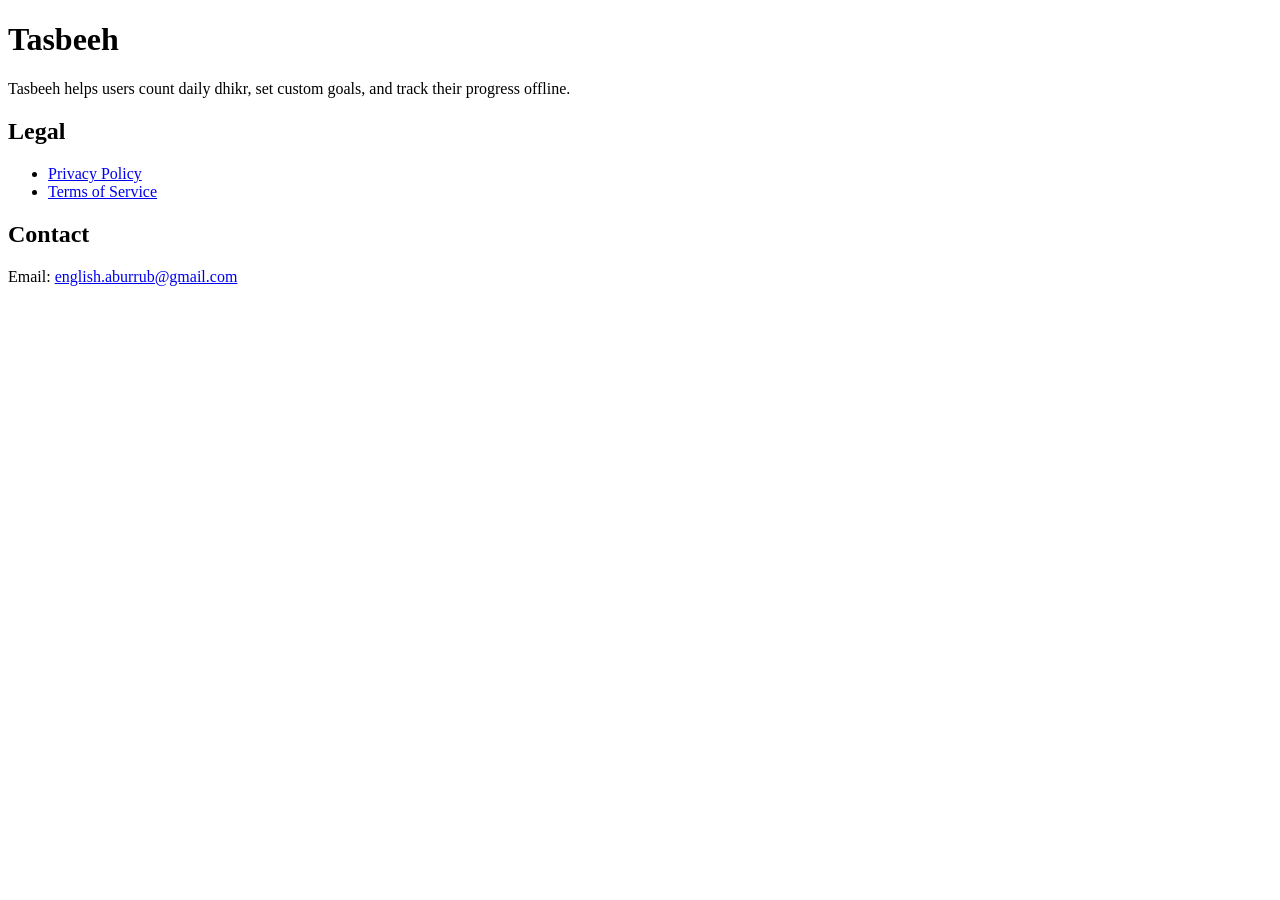
==== index.html @ 38b36754 "Match Wallet Tracker public page layout" ====
<!doctype html>
<html lang="en">
<head>
  <meta charset="utf-8">
  <meta name="viewport" content="width=device-width, initial-scale=1">
  <title>Tasbeeh</title>
  <meta name="description" content="Tasbeeh app information, privacy policy, and terms of service.">
</head>
<body>
  <main>
    <h1>Tasbeeh</h1>

    <p>
      Tasbeeh helps users count daily dhikr, set custom goals, and track their progress offline.
    </p>

    <h2>Legal</h2>
    <ul>
      <li>
        <a href="privacy-policy.html">Privacy Policy</a>
      </li>
      <li>
        <a href="terms.html">Terms of Service</a>
      </li>
    </ul>

    <h2>Contact</h2>
    <p>
      Email:
      <a href="mailto:english.aburrub@gmail.com">english.aburrub@gmail.com</a>
    </p>
  </main>
</body>
</html>
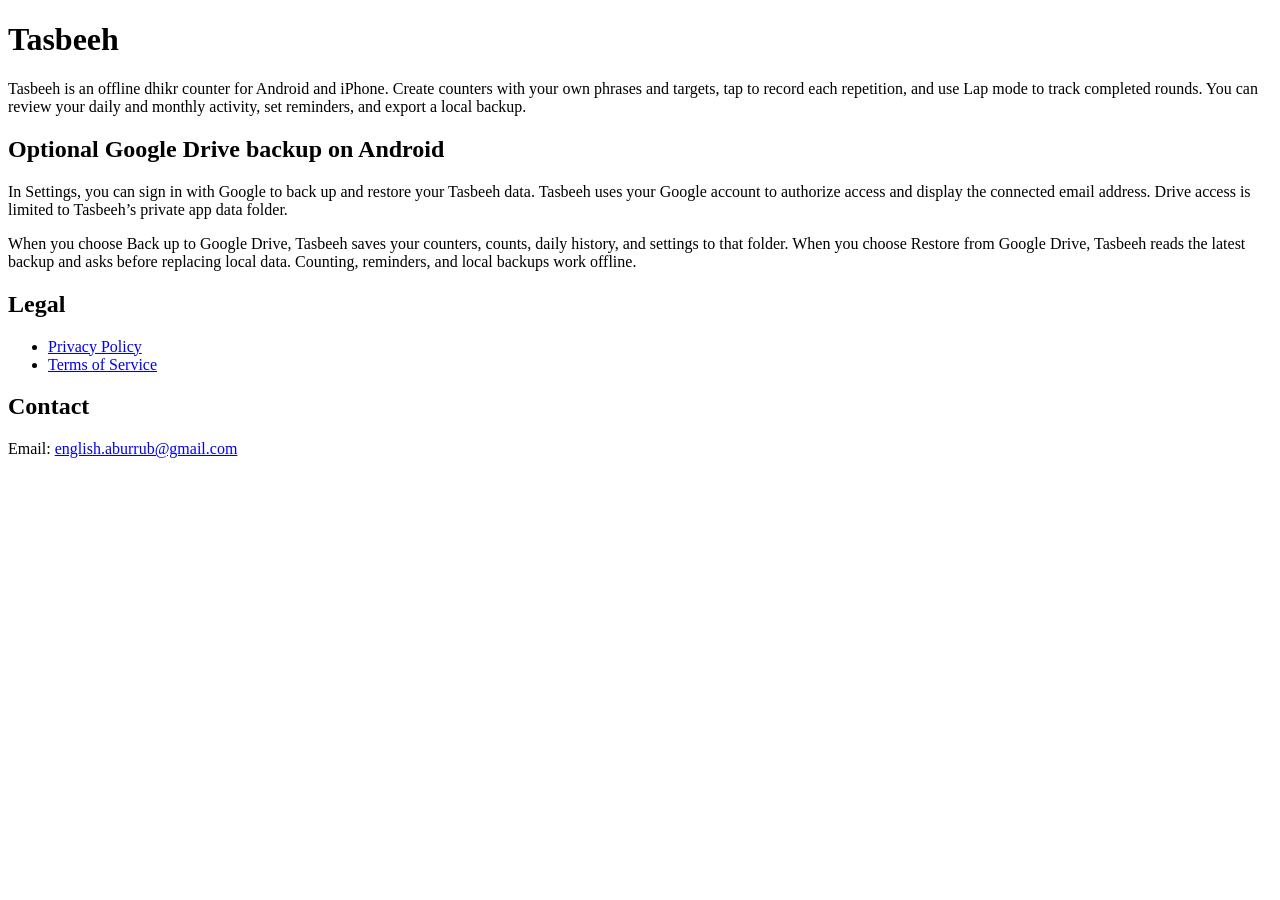
==== commit a591112f: "Explain Tasbeeh features and Google Drive access on homepage" ====
--- a/index.html
+++ b/index.html
@@ -3,15 +3,24 @@
 <head>
   <meta charset="utf-8">
   <meta name="viewport" content="width=device-width, initial-scale=1">
+  <meta name="google-site-verification" content="K4XQT26RfS3vssQhqOaH72wep8hwbFgSHBOVJHIlEuc" />
   <title>Tasbeeh</title>
-  <meta name="description" content="Tasbeeh app information, privacy policy, and terms of service.">
+  <meta name="description" content="Tasbeeh is an offline dhikr counter for Android and iPhone with custom goals, daily history, and optional Google Drive backup on Android.">
 </head>
 <body>
   <main>
     <h1>Tasbeeh</h1>
 
     <p>
-      Tasbeeh helps users count daily dhikr, set custom goals, and track their progress offline.
+      Tasbeeh is an offline dhikr counter for Android and iPhone. Create counters with your own phrases and targets, tap to record each repetition, and use Lap mode to track completed rounds. You can review your daily and monthly activity, set reminders, and export a local backup.
+    </p>
+
+    <h2>Optional Google Drive backup on Android</h2>
+    <p>
+      In Settings, you can sign in with Google to back up and restore your Tasbeeh data. Tasbeeh uses your Google account to authorize access and display the connected email address. Drive access is limited to Tasbeeh’s private app data folder.
+    </p>
+    <p>
+      When you choose Back up to Google Drive, Tasbeeh saves your counters, counts, daily history, and settings to that folder. When you choose Restore from Google Drive, Tasbeeh reads the latest backup and asks before replacing local data. Counting, reminders, and local backups work offline.
     </p>
 
     <h2>Legal</h2>
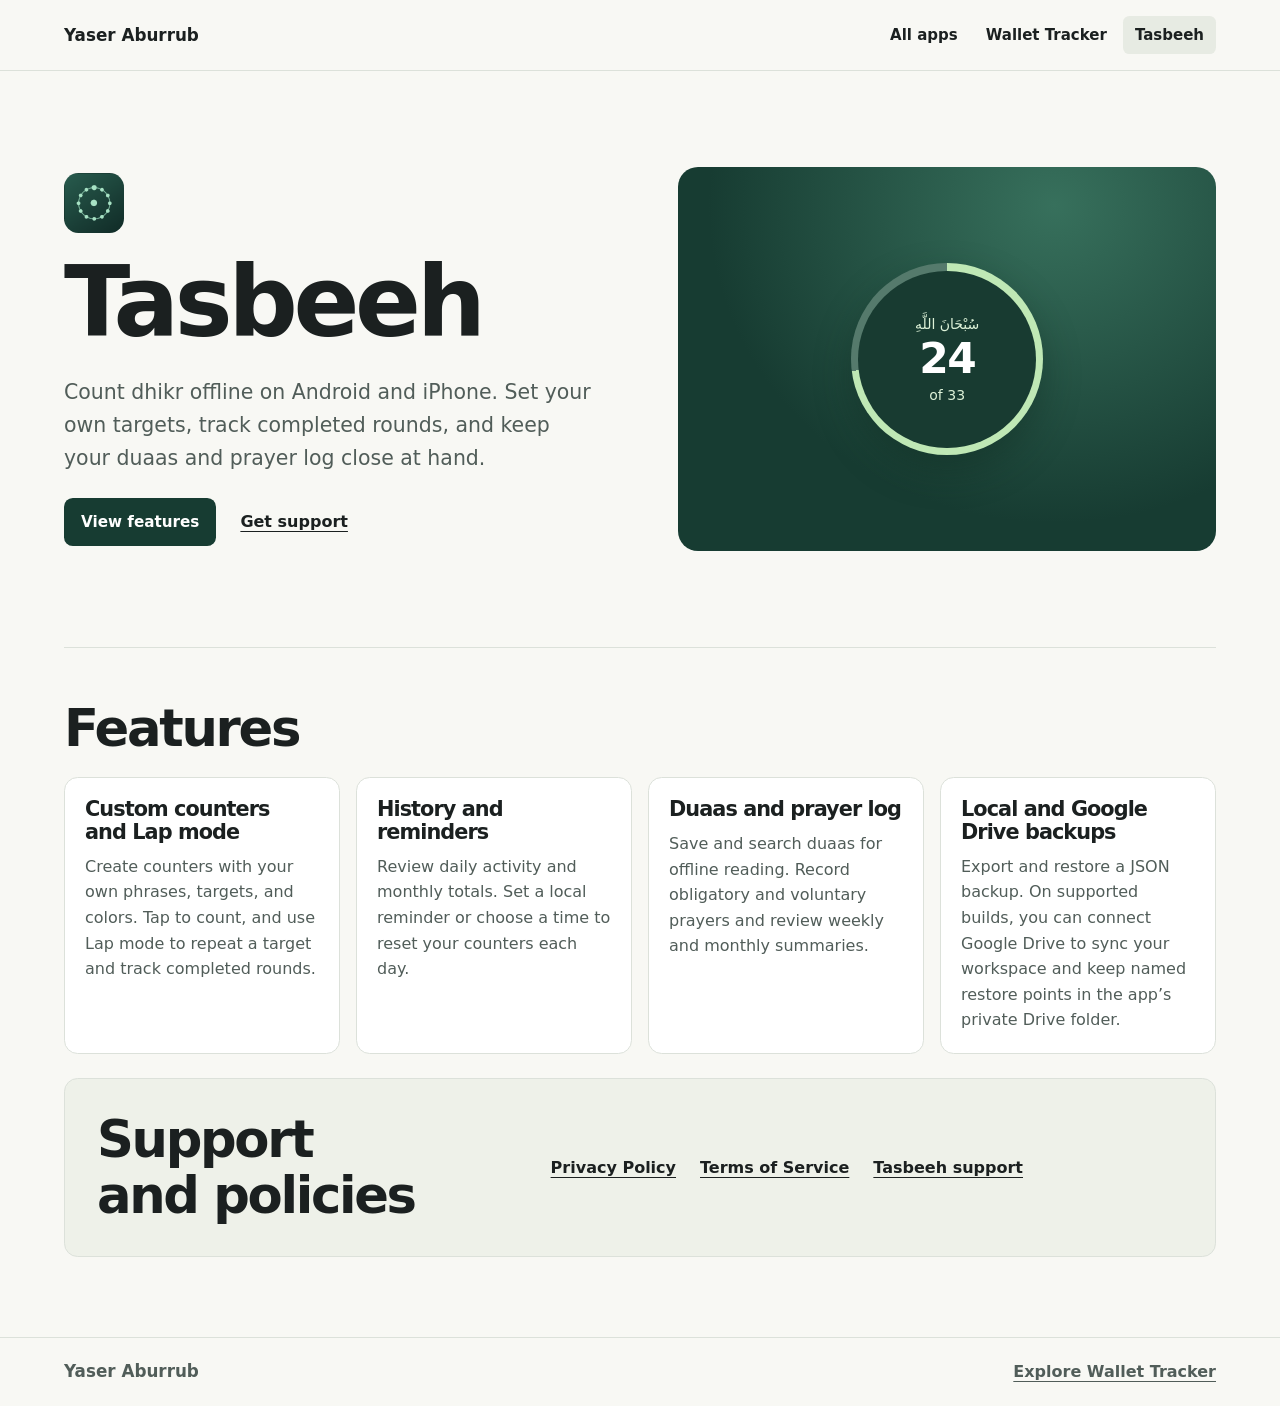
==== commit bef800d0: "Refresh Tasbeeh product and policy pages" ====
--- a/index.html
+++ b/index.html
@@ -3,41 +3,87 @@
 <head>
   <meta charset="utf-8">
   <meta name="viewport" content="width=device-width, initial-scale=1">
-  <meta name="google-site-verification" content="K4XQT26RfS3vssQhqOaH72wep8hwbFgSHBOVJHIlEuc" />
-  <title>Tasbeeh</title>
-  <meta name="description" content="Tasbeeh is an offline dhikr counter for Android and iPhone with custom goals, daily history, and optional Google Drive backup on Android.">
+  <title>Tasbeeh | Dhikr Counter, Duaas &amp; Prayer Log</title>
+  <meta name="description" content="Tasbeeh is an offline dhikr counter for Android and iPhone with custom targets, Lap mode, activity history, saved duaas, and a prayer log.">
+  <link rel="canonical" href="https://englishaburrub-collab.github.io/tasbeeh-public/">
+  <link rel="stylesheet" href="styles.css">
+  <link rel="icon" href="app-icon.png" type="image/png">
+  <meta name="google-site-verification" content="K4XQT26RfS3vssQhqOaH72wep8hwbFgSHBOVJHIlEuc">
 </head>
 <body>
-  <main>
-    <h1>Tasbeeh</h1>
-
-    <p>
-      Tasbeeh is an offline dhikr counter for Android and iPhone. Create counters with your own phrases and targets, tap to record each repetition, and use Lap mode to track completed rounds. You can review your daily and monthly activity, set reminders, and export a local backup.
-    </p>
-
-    <h2>Optional Google Drive backup on Android</h2>
-    <p>
-      In Settings, you can sign in with Google to back up and restore your Tasbeeh data. Tasbeeh uses your Google account to authorize access and display the connected email address. Drive access is limited to Tasbeeh’s private app data folder.
-    </p>
-    <p>
-      When you choose Back up to Google Drive, Tasbeeh saves your counters, counts, daily history, and settings to that folder. When you choose Restore from Google Drive, Tasbeeh reads the latest backup and asks before replacing local data. Counting, reminders, and local backups work offline.
-    </p>
-
-    <h2>Legal</h2>
-    <ul>
-      <li>
-        <a href="privacy-policy.html">Privacy Policy</a>
-      </li>
-      <li>
-        <a href="terms.html">Terms of Service</a>
-      </li>
-    </ul>
-
-    <h2>Contact</h2>
-    <p>
-      Email:
-      <a href="mailto:english.aburrub@gmail.com">english.aburrub@gmail.com</a>
-    </p>
+  <a class="skip" href="#main">Skip to content</a>
+  <header class="site-header">
+    <div class="wrap header-inner">
+      <a class="wordmark" href="/">Yaser Aburrub</a>
+      <nav class="site-nav" aria-label="App navigation">
+        <a href="/">All apps</a>
+        <a href="/WalletTrackerPublic/">Wallet Tracker</a>
+        <a href="/tasbeeh-public/" aria-current="page">Tasbeeh</a>
+      </nav>
+    </div>
+  </header>
+  <main id="main" class="wrap">
+    <section class="product-hero" aria-labelledby="page-title">
+      <div>
+        <img class="app-icon" src="app-icon.png" width="60" height="60" alt="">
+        <h1 id="page-title">Tasbeeh</h1>
+        <p class="lead">Count dhikr offline on Android and iPhone. Set your own targets, track completed rounds, and keep your duaas and prayer log close at hand.</p>
+        <div class="actions">
+          <a class="button button-tasbeeh" href="#features">View features</a>
+          <a class="text-link" href="https://github.com/englishaburrub-collab/tasbeeh-public/issues">Get support</a>
+        </div>
+      </div>
+      <div class="art tasbeeh-art" aria-hidden="true">
+          <div class="dial">
+            <div class="dial-face">
+              <span class="preview-label" lang="ar" dir="rtl">سُبْحَانَ اللَّهِ</span>
+              <strong class="preview-value">24</strong>
+              <span class="preview-label">of 33</span>
+            </div>
+          </div>
+        </div>
+    </section>
+    <section id="features" class="details" aria-labelledby="features-title">
+      <h2 id="features-title">Features</h2>
+      <div class="feature-grid">
+        <article class="feature">
+          <h3>Custom counters and Lap mode</h3>
+          <p>Create counters with your own phrases, targets, and colors. Tap to count, and use Lap mode to repeat a target and track completed rounds.</p>
+        </article>
+        <article class="feature">
+          <h3>History and reminders</h3>
+          <p>Review daily activity and monthly totals. Set a local reminder or choose a time to reset your counters each day.</p>
+        </article>
+        <article class="feature">
+          <h3>Duaas and prayer log</h3>
+          <p>Save and search duaas for offline reading. Record obligatory and voluntary prayers and review weekly and monthly summaries.</p>
+        </article>
+        <article class="feature">
+          <h3>Local and Google Drive backups</h3>
+          <p>Export and restore a JSON backup. On supported builds, you can connect Google Drive to sync your workspace and keep named restore points in the app’s private Drive folder.</p>
+        </article>
+      </div>
+    </section>
+    <section class="resources" aria-labelledby="resources-title">
+      <div>
+        <h2 id="resources-title">Support and policies</h2>
+      </div>
+      <div class="actions">
+          <a class="text-link" href="privacy-policy.html">Privacy Policy</a>
+          <a class="text-link" href="terms.html">Terms of Service</a>
+          <a class="text-link" href="https://github.com/englishaburrub-collab/tasbeeh-public/issues">Tasbeeh support</a>
+        </div>
+    </section>
   </main>
+  <footer class="site-footer">
+    <div class="wrap footer-inner">
+      <a class="wordmark" href="/">Yaser Aburrub</a>
+      <nav aria-label="Footer">
+        <div class="actions">
+          <a class="text-link" href="/WalletTrackerPublic/">Explore Wallet Tracker</a>
+        </div>
+      </nav>
+    </div>
+  </footer>
 </body>
 </html>
--- a/styles.css
+++ b/styles.css
@@ -0,0 +1,86 @@
+:root {
+  color-scheme: light;
+  --background: #f8f8f4;
+  --paper: #fff;
+  --text: #1b2020;
+  --muted: #515d59;
+  --line: #dce1da;
+  --plum: #33254d;
+  --green: #173c32;
+  font: 100%/1.6 system-ui, -apple-system, "Segoe UI", sans-serif;
+}
+*, *::before, *::after { box-sizing: border-box; }
+body { margin: 0; background: var(--background); color: var(--text); }
+a { color: inherit; text-underline-offset: .22em; }
+a:hover { text-decoration-thickness: .13em; }
+:focus-visible { outline: 3px solid #98662e; outline-offset: 4px; }
+img { display: block; max-width: 100%; }
+h1, h2, h3, p { margin: 0; }
+h1, h2, h3 { line-height: 1.1; letter-spacing: -.045em; text-wrap: balance; }
+h1 { font-size: clamp(2.8rem, 7.6vw, 6.3rem); font-weight: 725; }
+h2 { font-size: clamp(1.9rem, 4vw, 3.25rem); font-weight: 700; }
+h3 { font-size: 1.3rem; font-weight: 700; }
+p { color: var(--muted); }
+.wrap { width: min(72rem, calc(100% - 2.5rem)); margin-inline: auto; }
+.skip { position: absolute; top: .5rem; left: .5rem; z-index: 1; padding: .5rem 1rem; background: var(--paper); transform: translateY(-200%); }
+.skip:focus { transform: none; }
+.site-header { border-bottom: 1px solid var(--line); }
+.header-inner, .footer-inner, .actions { display: flex; align-items: center; flex-wrap: wrap; gap: .75rem 1.5rem; }
+.header-inner, .footer-inner { justify-content: space-between; padding-block: 1rem; }
+.wordmark { font-size: 1.05rem; font-weight: 750; text-decoration: none; }
+.site-nav { display: flex; flex-wrap: wrap; gap: .25rem; }
+.site-nav a { padding: .45rem .75rem; font-size: .9375rem; font-weight: 600; text-decoration: none; border-radius: .4rem; }
+.site-nav a:hover, .site-nav [aria-current="page"] { background: #e7ebe3; }
+.intro { padding-block: clamp(3rem, 8vw, 6rem) clamp(2rem, 5vw, 3.75rem); }
+.intro h1 { max-width: 14ch; }
+.lead { margin-top: 1.25rem; max-width: 48ch; font-size: clamp(1.1rem, 2.5vw, 1.28rem); }
+.apps, .product-hero { display: grid; grid-template-columns: repeat(2, minmax(0, 1fr)); gap: 1.25rem; }
+.app-card { display: flex; flex-direction: column; overflow: hidden; border: 1px solid var(--line); border-radius: 1.25rem; background: var(--paper); }
+.card-copy { flex: 1; display: flex; flex-direction: column; align-items: flex-start; padding: clamp(1.25rem, 4vw, 2rem); }
+.card-copy p { margin: .75rem 0 1.25rem; }
+.card-copy .actions { margin-top: auto; }
+.art { display: grid; min-height: 16.75rem; place-items: center; padding: 1.5rem; }
+.wallet-art { background: radial-gradient(ellipse at 70% 10%, #5c477a, transparent 65%), var(--plum); color: #fff; }
+.tasbeeh-art { background: radial-gradient(ellipse at 70% 10%, #37705c, transparent 65%), var(--green); color: #fff; }
+.wallet-preview { width: min(100%, 17.5rem); padding: 1.15rem 1.25rem; border: 1px solid #d8c9f777; border-radius: 1rem; background: #221b35; box-shadow: 0 16px 36px #14102360; }
+.preview-label { color: #e3d8f4; font-size: .875rem; }
+.preview-value { display: block; font-size: 1.75rem; font-weight: 700; letter-spacing: -.035em; }
+.bars { display: flex; align-items: end; gap: .45rem; height: 4rem; margin-top: .65rem; border-bottom: 1px solid #d8c9f755; }
+.bars span { flex: 1; height: var(--height); background: #c8b2f3; border-radius: .3rem .3rem 0 0; }
+.dial { display: grid; place-items: center; width: min(12rem, 100%); aspect-ratio: 1; border-radius: 50%; padding: .45rem; background: conic-gradient(#bfe8b5 0 73%, #557a6c 73%); box-shadow: 0 16px 36px #10291f65; }
+.dial-face { display: grid; place-content: center; width: 100%; height: 100%; border-radius: 50%; background: #183b31; text-align: center; }
+.dial .preview-label { color: #ddf2d8; }
+.dial .preview-value { font-size: 2.65rem; line-height: 1.15; }
+.product-hero { align-items: center; gap: clamp(1.75rem, 6vw, 5rem); padding-block: clamp(2.75rem, 8vw, 6rem); }
+.product-hero .art { min-height: clamp(18rem, 33vw, 24rem); border-radius: 1.25rem; }
+.app-icon { width: 3.75rem; height: 3.75rem; margin-bottom: 1rem; border-radius: .9rem; object-fit: cover; }
+.product-hero .actions { margin-top: 1.5rem; }
+.button { display: inline-flex; justify-content: center; padding: .65rem 1rem; border: 1px solid transparent; border-radius: .55rem; color: #fff; background: #26352f; font-size: .95rem; font-weight: 650; text-decoration: none; }
+.button:hover { background: #3b5045; }
+.button-wallet { background: var(--plum); }
+.button-wallet:hover { background: #513b73; }
+.button-tasbeeh { background: var(--green); }
+.button-tasbeeh:hover { background: #255947; }
+.text-link { font-weight: 650; }
+.details { border-top: 1px solid var(--line); padding-top: clamp(2rem, 5vw, 3.25rem); }
+.feature-grid { display: grid; grid-template-columns: repeat(auto-fit, minmax(min(100%, 15rem), 1fr)); gap: 1rem; margin-top: 1.25rem; }
+.feature { padding: 1.25rem; border: 1px solid var(--line); border-radius: .85rem; background: var(--paper); }
+.feature p { margin-top: .65rem; }
+.resources { display: grid; grid-template-columns: 1fr 1.5fr; gap: 1rem 2rem; padding: clamp(1.25rem, 4vw, 2rem); margin-top: 1.5rem; border: 1px solid var(--line); border-radius: .85rem; background: #eef1e9; }
+.resources .actions { align-self: center; }
+.document { max-width: 48rem; padding-top: clamp(2rem, 6vw, 4rem); overflow-wrap: anywhere; }
+.document h1 { font-size: clamp(2.5rem, 6vw, 4.5rem); }
+.document h2 { margin-top: 1.85rem; font-size: 1.5rem; }
+.document h3 { margin-top: 1.25rem; font-size: 1.15rem; }
+.document p { margin-top: .75rem; }
+.site-footer { margin-top: clamp(3rem, 8vw, 5rem); border-top: 1px solid var(--line); }
+.footer-inner { color: var(--muted); padding-block: 1.3rem; }
+@media (max-width: 47rem) {
+  .apps, .product-hero, .resources { grid-template-columns: 1fr; }
+}
+@media (max-width: 31rem) {
+  .art { min-height: 14.75rem; }
+  .header-inner { gap: .45rem; }
+  .site-nav { margin-left: -.64rem; }
+  .site-nav a { padding-inline: .64rem; }
+}
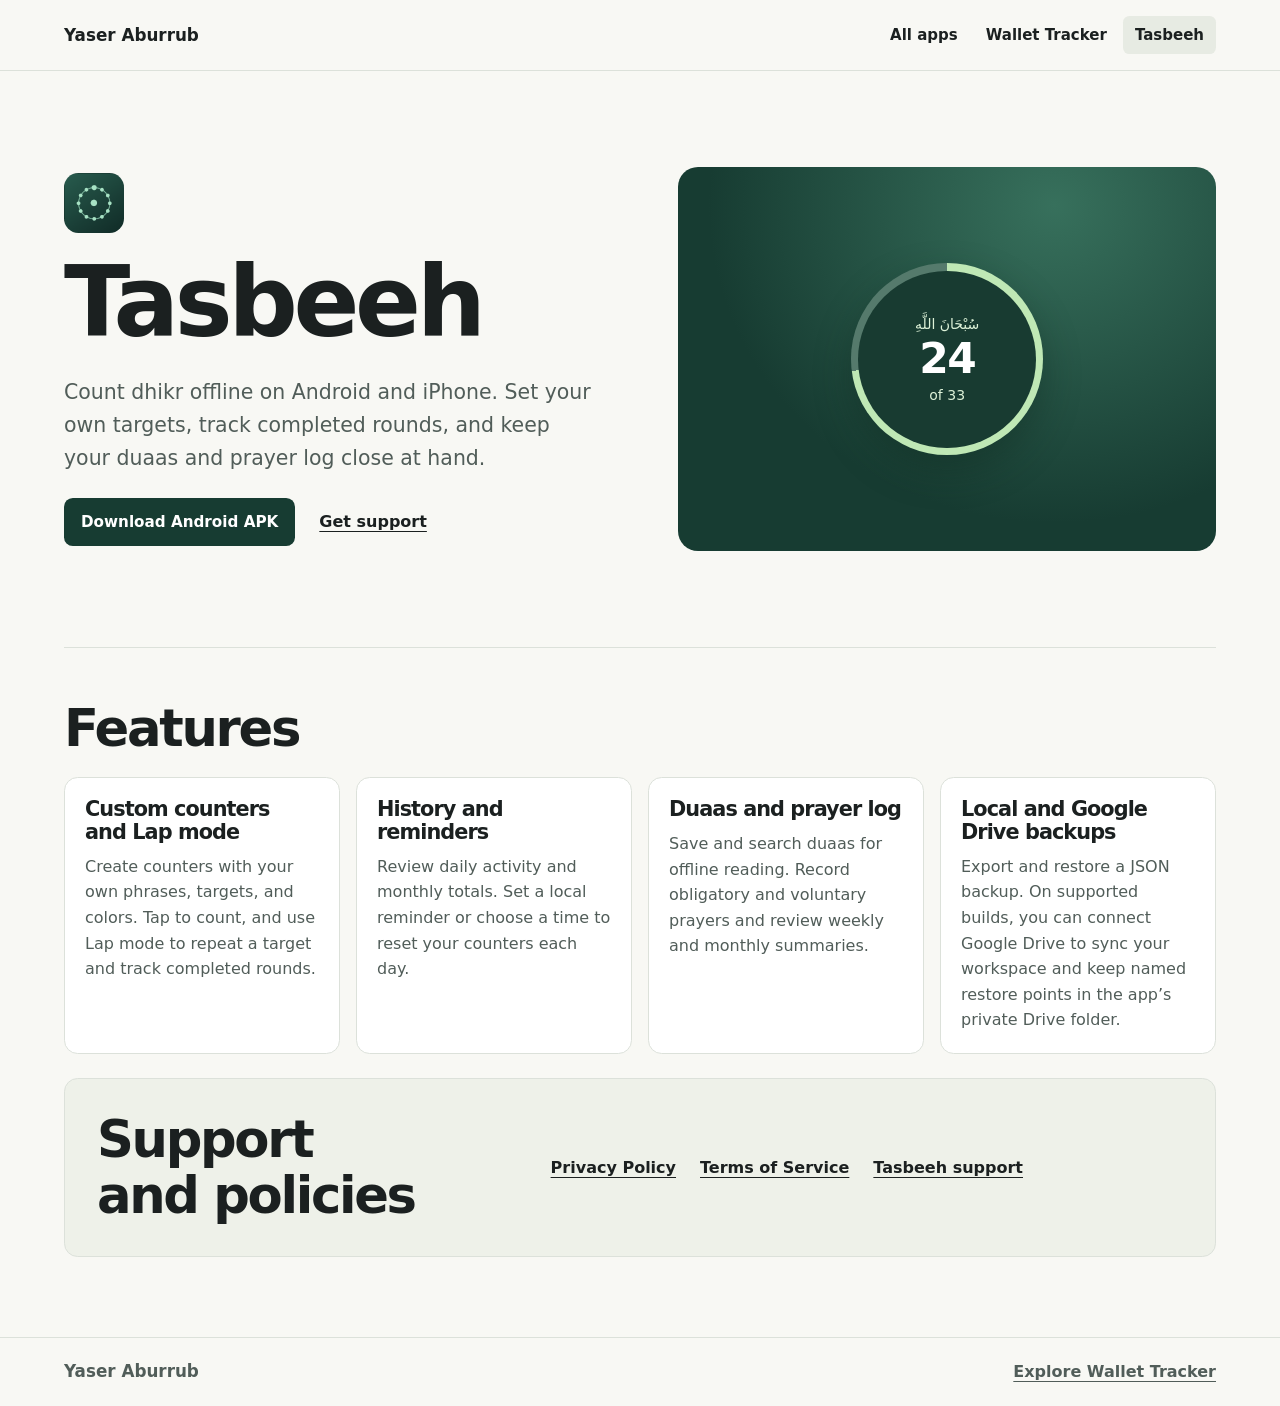
==== commit fb7db05b: "Add Android APK downloads" ====
--- a/index.html
+++ b/index.html
@@ -29,7 +29,7 @@
         <h1 id="page-title">Tasbeeh</h1>
         <p class="lead">Count dhikr offline on Android and iPhone. Set your own targets, track completed rounds, and keep your duaas and prayer log close at hand.</p>
         <div class="actions">
-          <a class="button button-tasbeeh" href="#features">View features</a>
+          <a class="button button-tasbeeh" href="APKs/tasbeeh-V20261124-0944.apk" download aria-label="Download Tasbeeh for Android (APK)">Download Android APK</a>
           <a class="text-link" href="https://github.com/englishaburrub-collab/tasbeeh-public/issues">Get support</a>
         </div>
       </div>
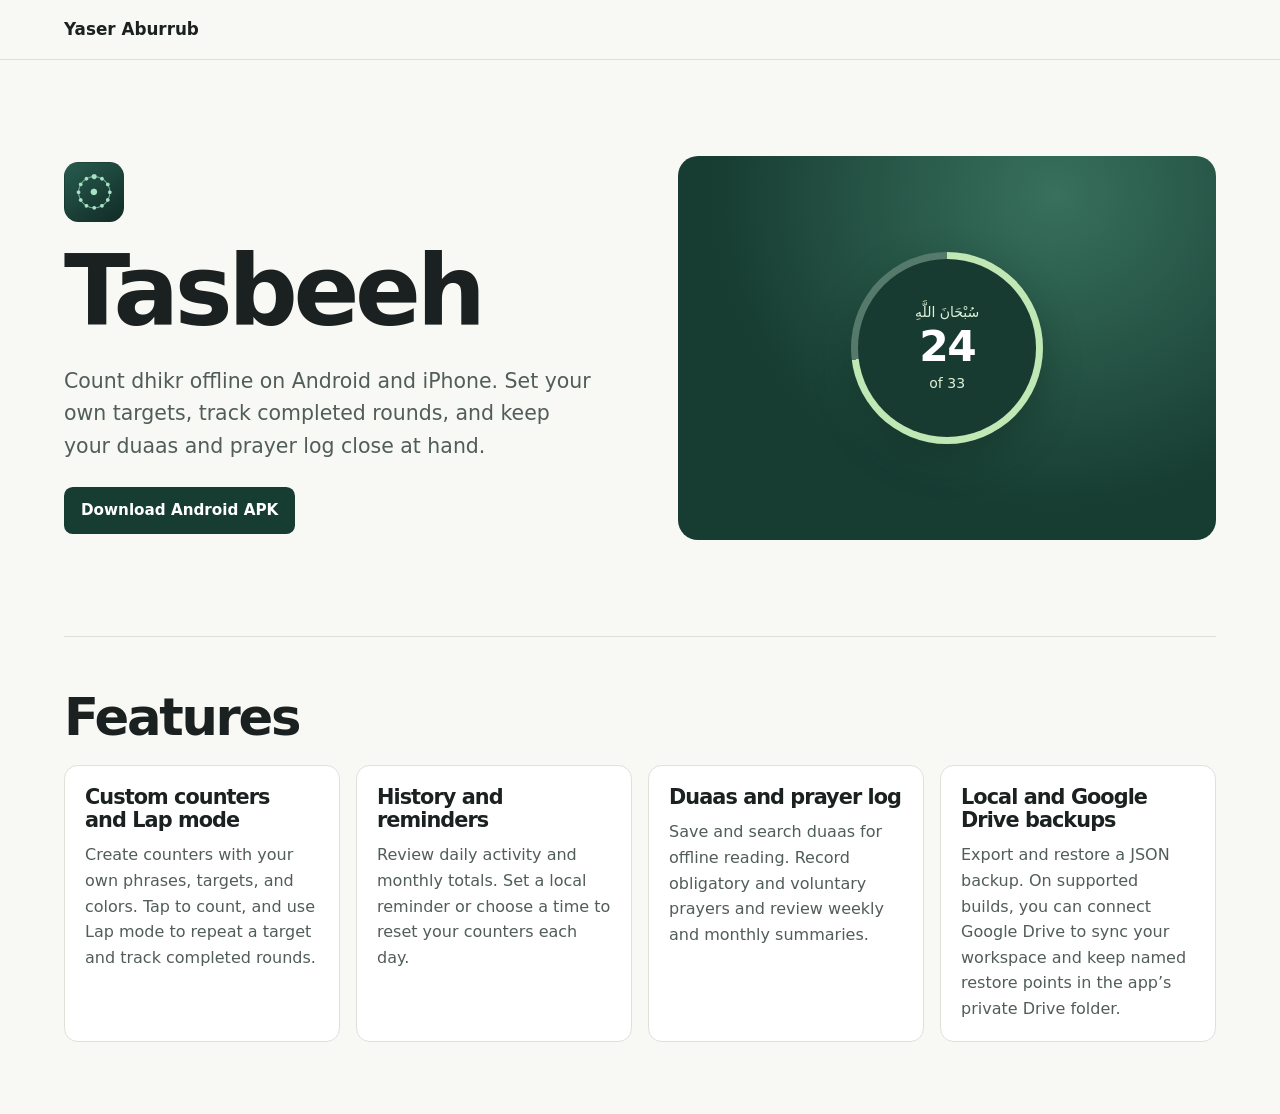
==== commit 38d28f74: "Keep app pages focused on information and APK downloads" ====
--- a/index.html
+++ b/index.html
@@ -14,12 +14,7 @@
   <a class="skip" href="#main">Skip to content</a>
   <header class="site-header">
     <div class="wrap header-inner">
-      <a class="wordmark" href="/">Yaser Aburrub</a>
-      <nav class="site-nav" aria-label="App navigation">
-        <a href="/">All apps</a>
-        <a href="/WalletTrackerPublic/">Wallet Tracker</a>
-        <a href="/tasbeeh-public/" aria-current="page">Tasbeeh</a>
-      </nav>
+      <span class="wordmark">Yaser Aburrub</span>
     </div>
   </header>
   <main id="main" class="wrap">
@@ -30,7 +25,6 @@
         <p class="lead">Count dhikr offline on Android and iPhone. Set your own targets, track completed rounds, and keep your duaas and prayer log close at hand.</p>
         <div class="actions">
           <a class="button button-tasbeeh" href="APKs/tasbeeh-V20261124-0944.apk" download aria-label="Download Tasbeeh for Android (APK)">Download Android APK</a>
-          <a class="text-link" href="https://github.com/englishaburrub-collab/tasbeeh-public/issues">Get support</a>
         </div>
       </div>
       <div class="art tasbeeh-art" aria-hidden="true">
@@ -64,26 +58,6 @@
         </article>
       </div>
     </section>
-    <section class="resources" aria-labelledby="resources-title">
-      <div>
-        <h2 id="resources-title">Support and policies</h2>
-      </div>
-      <div class="actions">
-          <a class="text-link" href="privacy-policy.html">Privacy Policy</a>
-          <a class="text-link" href="terms.html">Terms of Service</a>
-          <a class="text-link" href="https://github.com/englishaburrub-collab/tasbeeh-public/issues">Tasbeeh support</a>
-        </div>
-    </section>
   </main>
-  <footer class="site-footer">
-    <div class="wrap footer-inner">
-      <a class="wordmark" href="/">Yaser Aburrub</a>
-      <nav aria-label="Footer">
-        <div class="actions">
-          <a class="text-link" href="/WalletTrackerPublic/">Explore Wallet Tracker</a>
-        </div>
-      </nav>
-    </div>
-  </footer>
 </body>
 </html>
--- a/styles.css
+++ b/styles.css
@@ -10,7 +10,7 @@
   font: 100%/1.6 system-ui, -apple-system, "Segoe UI", sans-serif;
 }
 *, *::before, *::after { box-sizing: border-box; }
-body { margin: 0; background: var(--background); color: var(--text); }
+body { margin: 0; padding-bottom: clamp(2.5rem, 6vw, 4.5rem); background: var(--background); color: var(--text); }
 a { color: inherit; text-underline-offset: .22em; }
 a:hover { text-decoration-thickness: .13em; }
 :focus-visible { outline: 3px solid #98662e; outline-offset: 4px; }
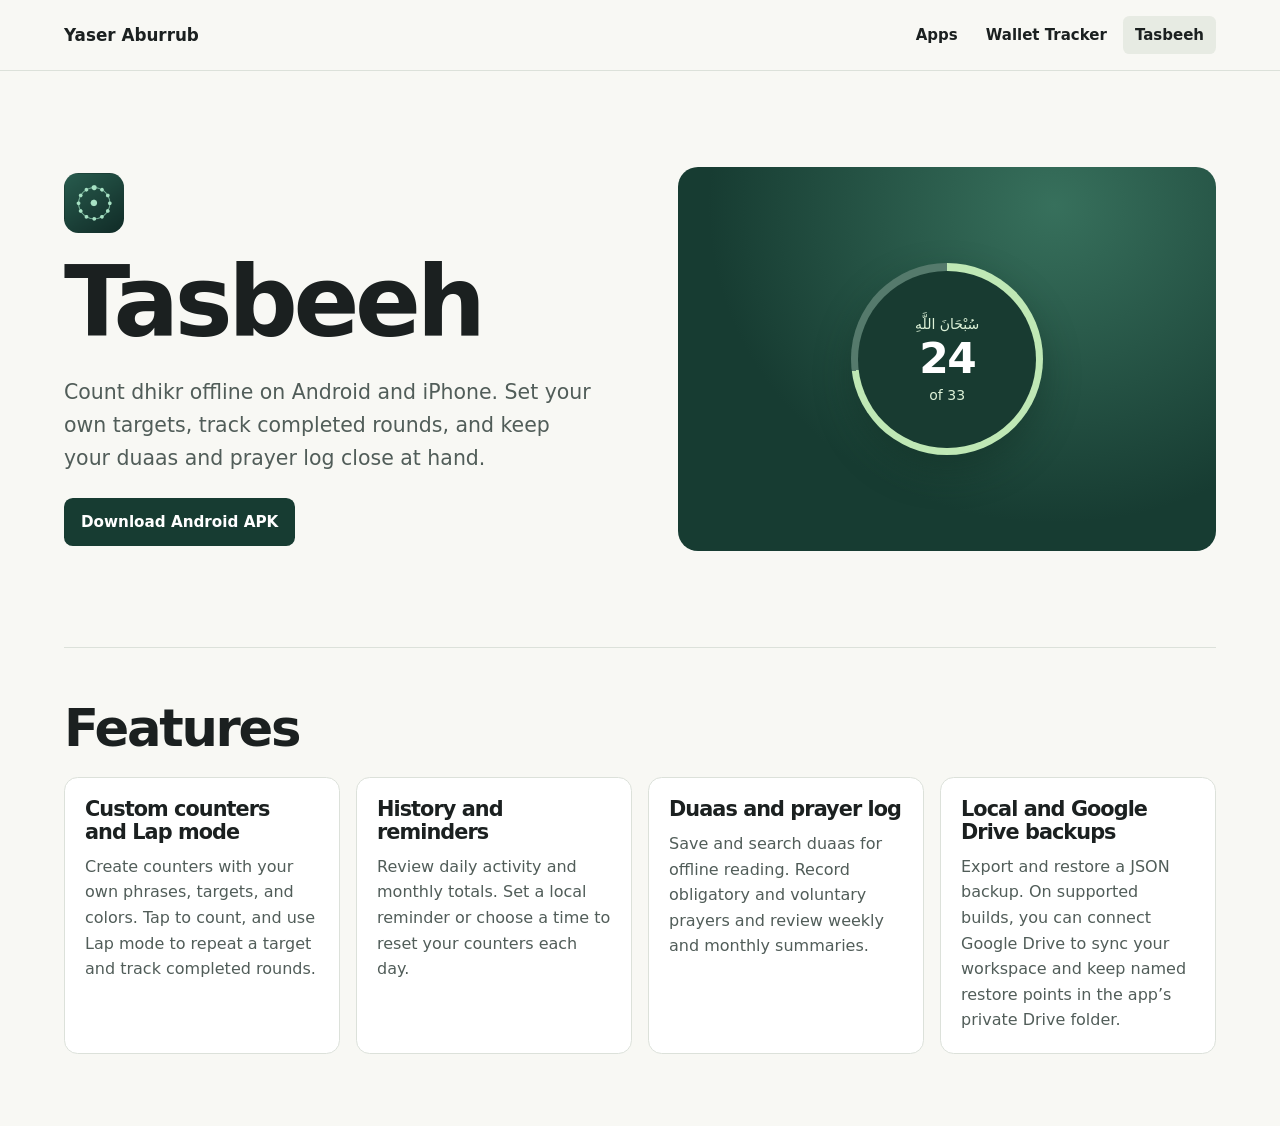
==== commit 644d47ad: "Unify navigation across the profile and app sites" ====
--- a/index.html
+++ b/index.html
@@ -14,7 +14,12 @@
   <a class="skip" href="#main">Skip to content</a>
   <header class="site-header">
     <div class="wrap header-inner">
-      <span class="wordmark">Yaser Aburrub</span>
+      <a class="wordmark" href="https://aburrub.github.io/">Yaser Aburrub</a>
+      <nav class="site-nav" aria-label="Apps">
+        <a href="/">Apps</a>
+        <a href="/WalletTrackerPublic/">Wallet Tracker</a>
+        <a href="/tasbeeh-public/" aria-current="page">Tasbeeh</a>
+      </nav>
     </div>
   </header>
   <main id="main" class="wrap">
